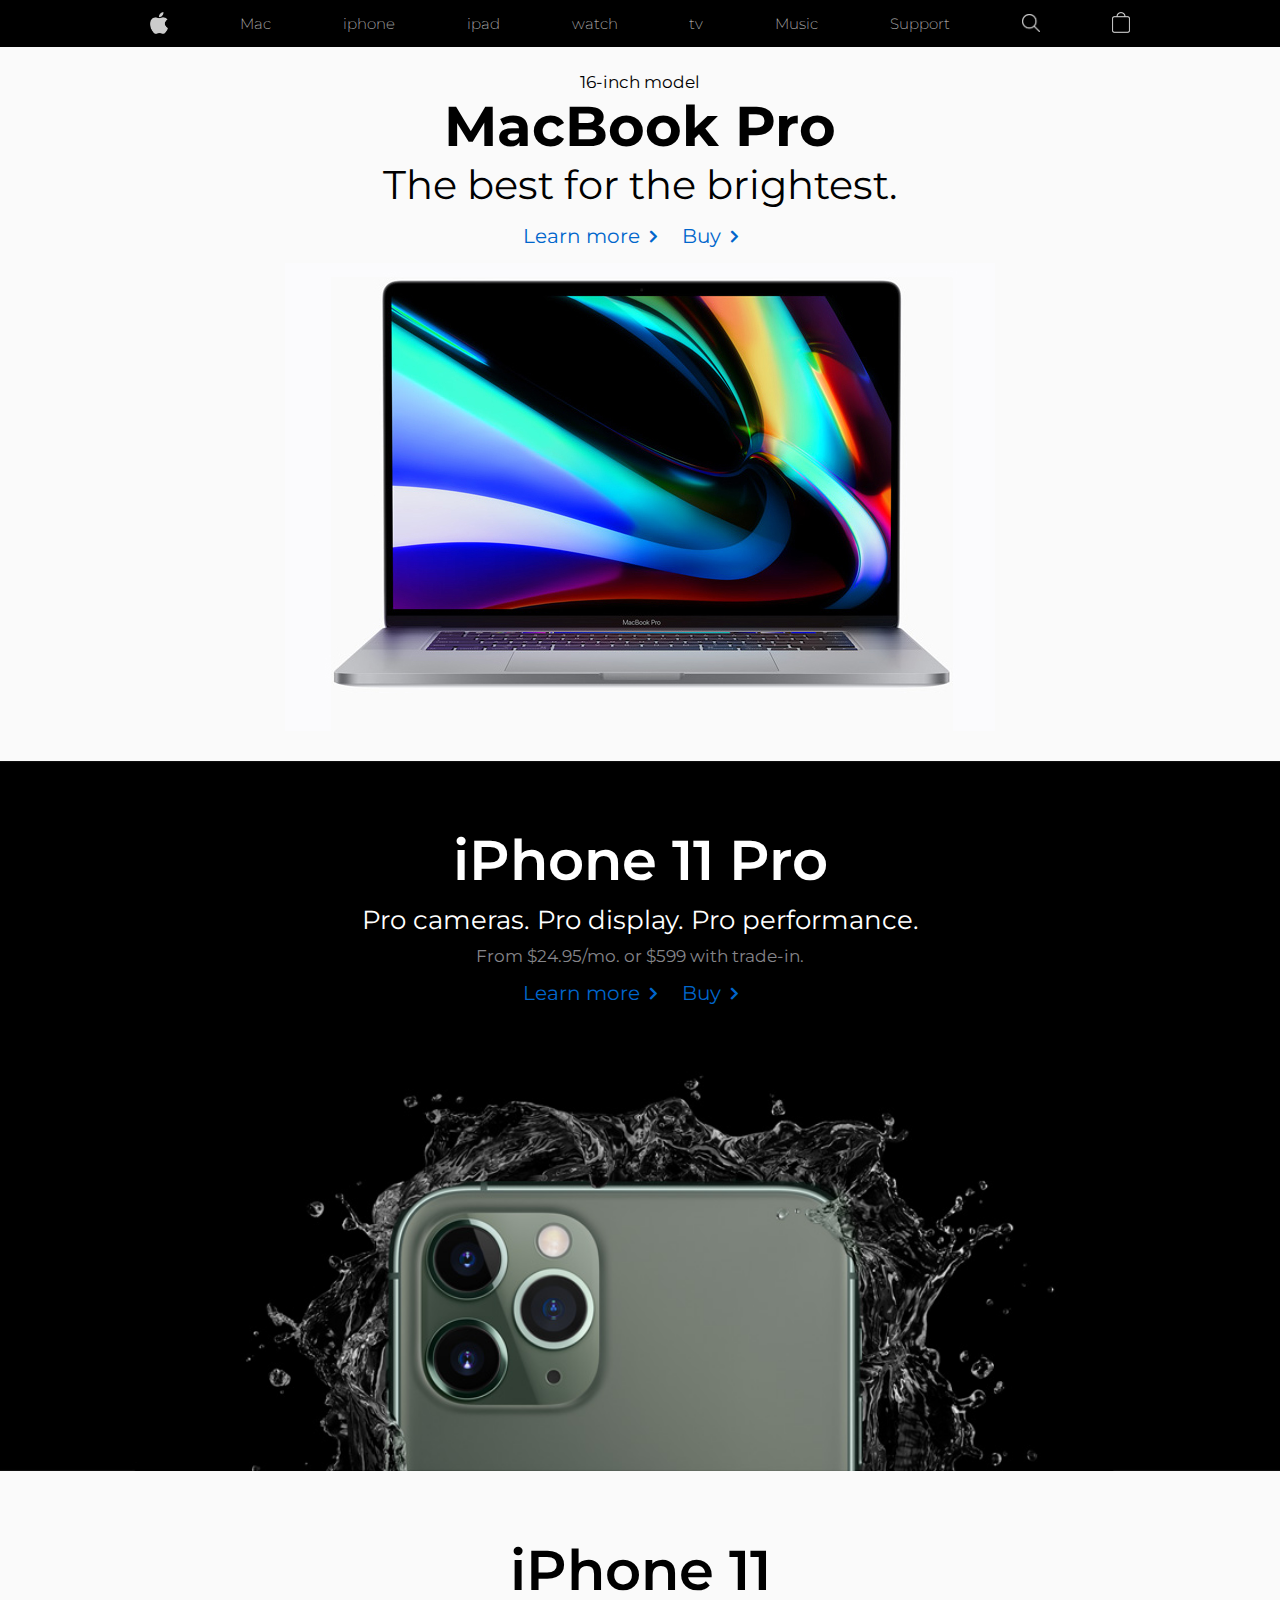
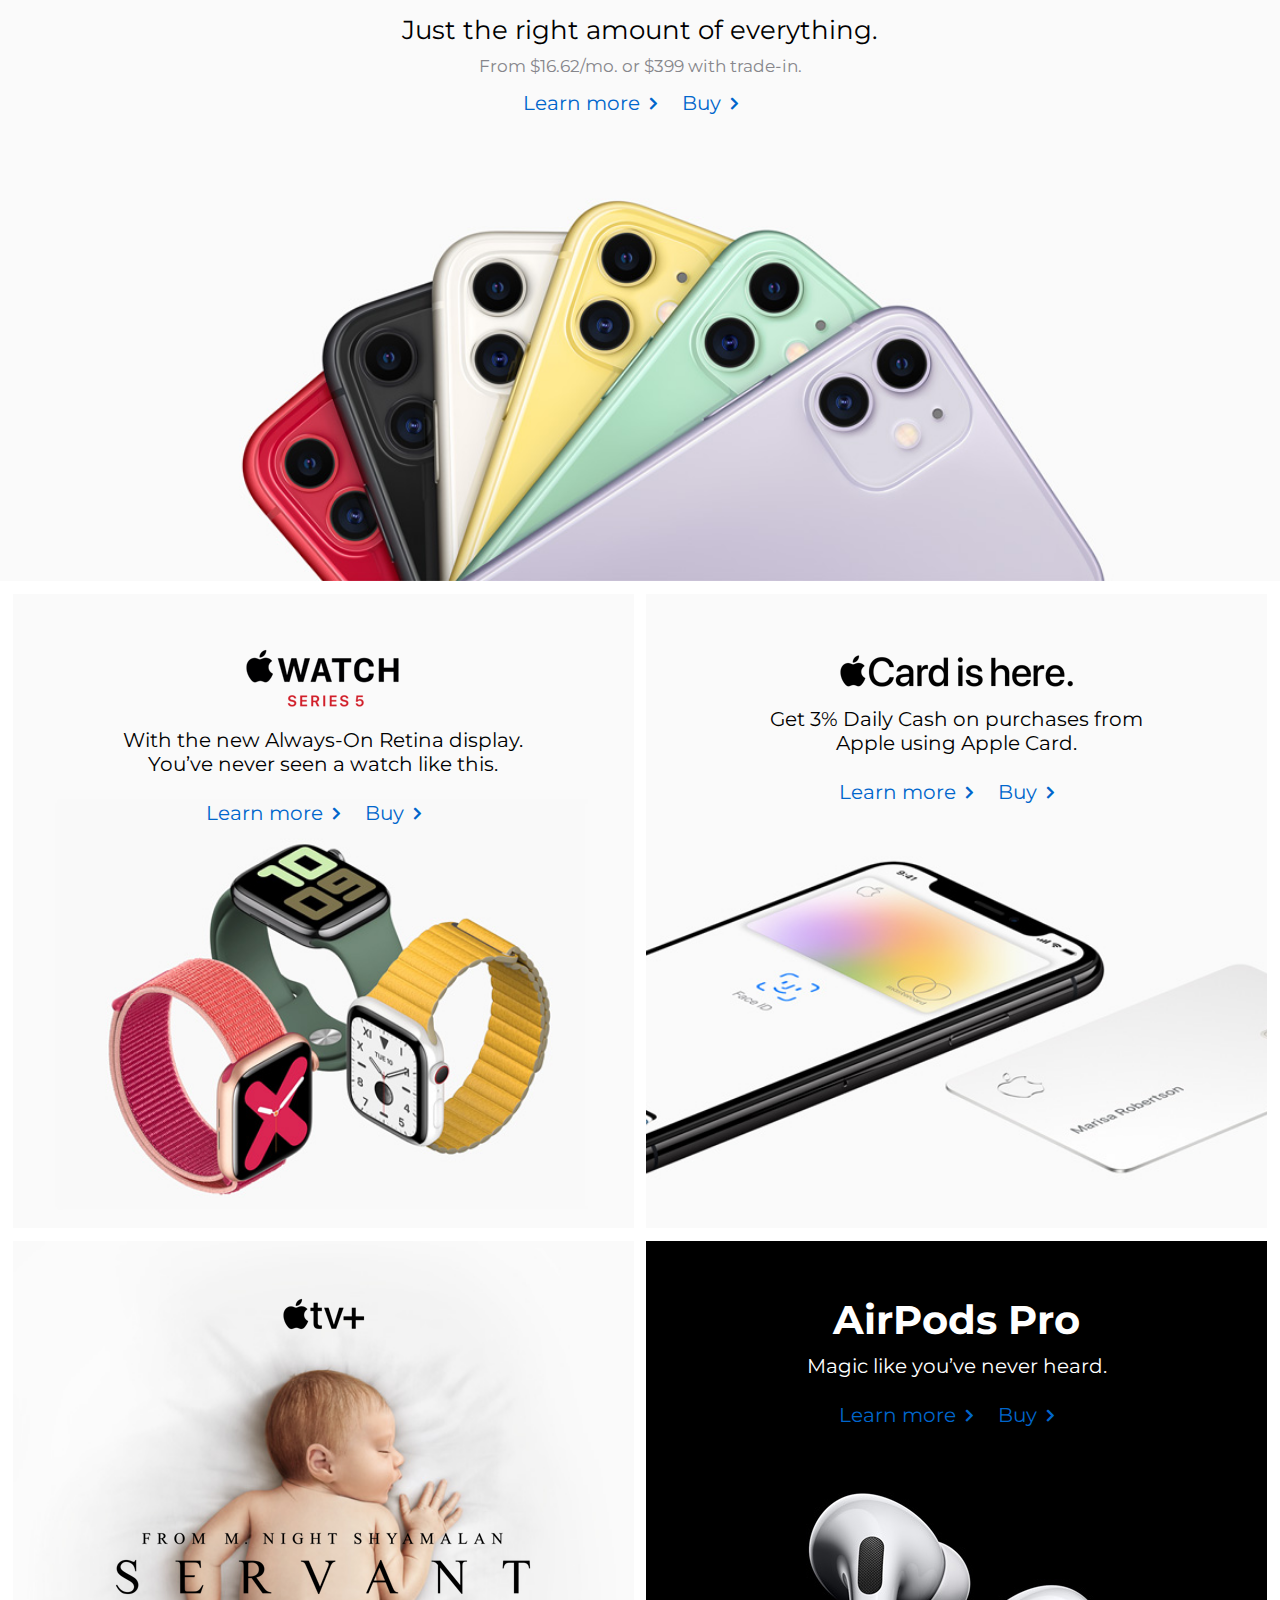
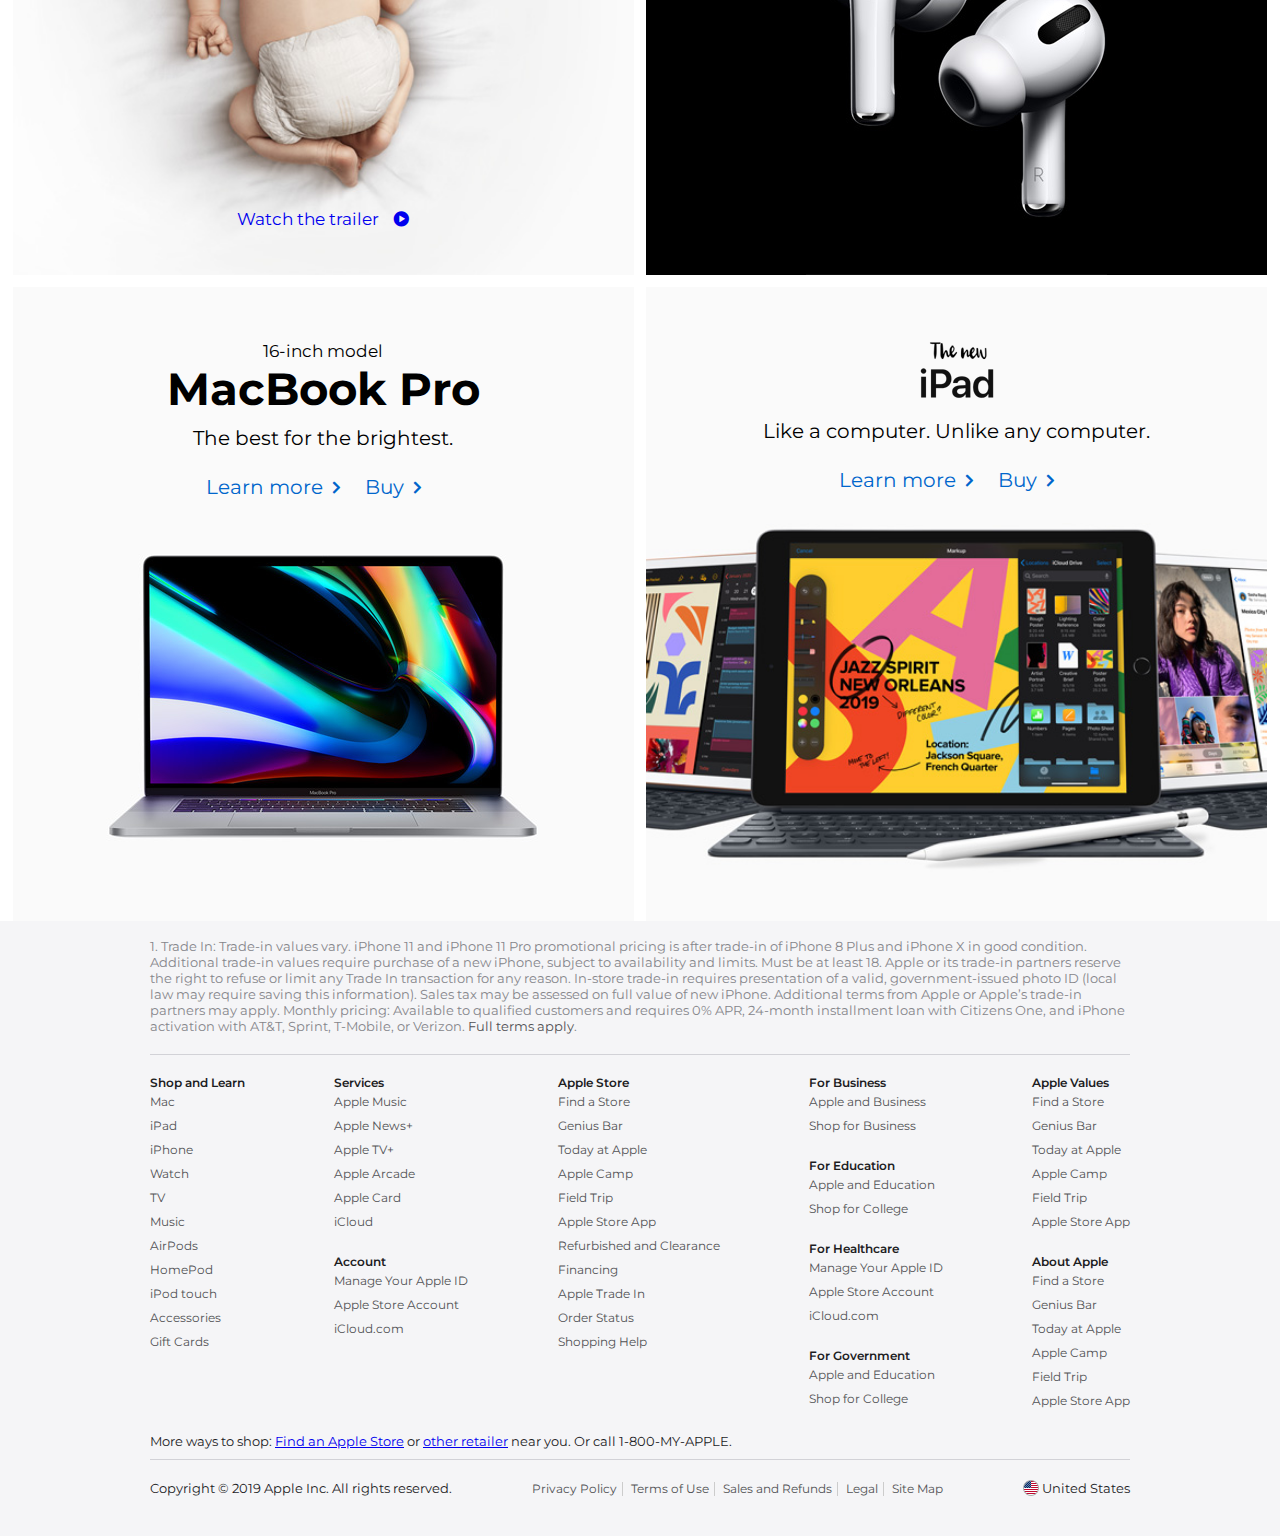
==== apple/index.html @ e19d6708 "some change" ====
<!DOCTYPE html>
<html>
<head>
	<title>Apple Website</title>
	<link rel="stylesheet" type="text/css" href="css/styles.css">

	<!-- Link to the Font-Awesome Font -->
	<!-- This font gives us the option to use emojies, symbols, common logos and icons as a font -->
	<link rel="stylesheet" href="https://maxcdn.bootstrapcdn.com/font-awesome/4.6.2/css/font-awesome.min.css">

	<!-- Link to Montserrat font on Google Fonts-->
	<link href="https://fonts.googleapis.com/css?family=Montserrat:200,200i,300,300i,400,600,600i,700,700i,800,800i,900,900i&display=swap" rel="stylesheet">

</head>
<body>
	<div class="outer-wrapper"> 
		<header class="header-wrapper">
			<div class="internal-wrapper"> 
				<div class="header-links-wrapper">
					<ul>
						<li class="logo-link"><a href="/"><img src="images/icons/logo.png"></a></li>
						<li><a href="/mac/">Mac</a></li>
						<li><a href="#">iphone</a></li>
						<li><a href="#">ipad</a></li>
						<li><a href="#">watch</a></li>
						<li><a href="#">tv</a></li>
						<li><a href="#">Music</a></li>
						<li><a href="#">Support</a></li>
						<li class="search-link"><a href="/search/"><img src="images/icons/search-icon.png"></a></li>
						<li class="cart-link"><a  href="/cart/"><img src="images/icons/cart.png"></a></li>
					</ul>					
				</div>
			</div>
		</header>

		<section class="main-highlight-wrapper">
			<div class="internal-wrapper"> 
				<div class="model">
					16-inch model
				</div>

				<div class="product-title">
					MacBook Pro
				</div>

				<div class="brief-description">
					The best for the brightest.
				</div>

				<div class="links-wrapper">
					<ul>
						<li><a href="">Learn more</a></li>
						<li><a href="">Buy</a></li>
					</ul> 
				</div>

				<div class="main-image-wrapper">
					<img src="images/home/mac-laptop.jpg"/>
				</div>

			</div>
		</section> 

		<section class="second-hightlight-wrapper">
			<div class="internal-wrapper">
				<div class="title-wraper">
					iPhone 11 Pro 
				</div> 

				<div class="description-wrapper">
					Pro cameras. Pro display. Pro performance.
				</div>

				<div class="price-wrapper">
					From $24.95/mo. or $599 with trade‑in.
				</div>

				<div class="links-wrapper">
					<ul>
						<li><a href="">Learn more</a></li>
						<li><a href="">Buy</a></li>
					</ul> 
				</div>
			</div>
		</section>

		<section class="third-highlight-wrapper">
			<div class="internal-wrapper">
				<div class="title-wraper">
					iPhone 11 
				</div> 
				<div class="description-wrapper">
					Just the right amount of everything.
				</div>
				<div class="price-wrapper">
					From $16.62/mo. or $399 with trade‑in.
				</div>
				<div class="links-wrapper">
					<ul>
						<li><a href="">Learn more</a></li>
						<li><a href="">Buy</a></li>
					</ul> 
				</div>
			</div>
		</section>




		
		<section class="fourth-heghlight-wrapper">
			<div class="left-side-wrapper">
				<div class="top-logo-wrapper">
					<div class="logo-wrapper">
						<img src="images/icons/watch-series5-logo.png">
					</div>
				</div>
				<div class="description-wraper">
					With the new Always-On Retina display.<br>
					You’ve never seen a watch like this.
				</div>
				<div class="links-wrapper">
					<ul>
						<li><a href="">Learn more</a></li>
						<li><a href="">Buy</a></li>
					</ul> 
				</div>
			</div>
			<div class="right-side-wrapper">
				<div class="top-logo-wrapper">
					<div class="logo-wrapper">
						<img src="images/icons/apple-card-logo.png">
					</div>
				</div>
				<div class="description-wraper">
					Get 3% Daily Cash on purchases from Apple using Apple Card.
				</div>
				<div class="links-wrapper">
					<ul>
						<li><a href="">Learn more</a></li>
						<li><a href="">Buy</a></li>
					</ul> 
				</div>
			</div>	
		</section>
		<section class="fifth-heghlight-wrapper"> 
			<div class="left-side-wrapper">
				<div class="top-logo-wrapper">
					<div class="logo-wrapper">
						<img src="images/icons/apple-tv-logo.png">
					</div>
				</div>

				<div class="tvshow-logo-wraper">
					<img src="images/icons/servant-logo.png">
				</div>

				<div class="watch-more-wrapper">
					<a href="#">Watch the trailer</a>
				</div>
			</div>
			<div class="right-side-wrapper">
				<div class="top-logo-wrapper">
					<div class="logo-wrapper">
						AirPods Pro
					</div>
				</div>

				<div class="description-wraper">
					Magic like you’ve never heard.
				</div>

				<div class="links-wrapper">
					<ul>
						<li><a href="">Learn more</a></li>
						<li><a href="">Buy</a></li>
					</ul> 
				</div>
			</div>	
		</section>
		<section class="sixth-heghlight-wrapper"> 
			<div class="left-side-wrapper">
				<div class="model">
					16-inch model
				</div>

				<div class="product-title-small">
					MacBook Pro
				</div>

				<div class="description-wraper">
					The best for the brightest.
				</div>

				<div class="links-wrapper">
					<ul>
						<li><a href="">Learn more</a></li>
						<li><a href="">Buy</a></li>
					</ul> 
				</div>
			</div>
			<div class="right-side-wrapper">
				<div class="top-logo-wrapper">
					<div class="logo-wrapper">
						<img src="images/icons/new-ipad-logo.png">
					</div>
				</div>

				<div class="description-wraper">
					Like a computer. Unlike any computer.
				</div>

				<div class="links-wrapper">
					<ul>
						<li><a href="">Learn more</a></li>
						<li><a href="">Buy</a></li>
					</ul> 
				</div>
			</div>	
		</section>





		<footer class="footer-wrapper">
			<div class="internal-wrapper"> 
				<div class="upper-text-container">
					1. Trade In: Trade‑in values vary. iPhone 11 and iPhone 11 Pro promotional pricing is after trade‑in of iPhone 8 Plus and iPhone X in good condition. Additional trade‑in values require purchase of a new iPhone, subject to availability and limits. Must be at least 18. Apple or its trade-in partners reserve the right to refuse or limit any Trade In transaction for any reason. In‑store trade‑in requires presentation of a valid, government-issued photo ID (local law may require saving this information). Sales tax may be assessed on full value of new iPhone. Additional terms from Apple or Apple’s trade-in partners may apply. Monthly pricing: Available to qualified customers and requires 0% APR, 24‑month installment loan with Citizens One, and iPhone activation with AT&T, Sprint, T‑Mobile, or Verizon. <a href="#"> Full terms apply</a>.
				</div>
				<div class="footer-links-wrapper"> 
					<div class="links-wrapper-1">
						<h3>Shop and Learn</h3>
						<ul>
							<li><a href="#">Mac</a></li>
							<li><a href="#">iPad</a></li>
							<li><a href="#">iPhone</a></li>
							<li><a href="#">Watch</a></li>
							<li><a href="#">TV</a></li>
							<li><a href="#">Music</a></li>
							<li><a href="#">AirPods</a></li>
							<li><a href="#">HomePod</a></li>
							<li><a href="#">iPod touch</a></li>
							<li><a href="#">Accessories</a></li>
							<li><a href="#">Gift Cards</a></li>
						</ul>
					</div> 
					<div class="links-wrapper-2">
						<h3>Services</h3>
						<ul>
							<li><a href="#">Apple Music</a></li>
							<li><a href="#">Apple News+</a></li>
							<li><a href="#">Apple TV+</a></li>
							<li><a href="#">Apple Arcade</a></li>
							<li><a href="#">Apple Card</a></li>
							<li><a href="#">iCloud</a></li>
						</ul>
						<h3>Account</h3>
						<ul>
							<li><a href="#">Manage Your Apple ID</a></li>
							<li><a href="#">Apple Store Account</a></li>
							<li><a href="#">iCloud.com</a></li>
						</ul>					
					</div> 
					<div class="links-wrapper-3">
						<h3>Apple Store</h3>
						<ul>
							<li><a href="#">Find a Store</a></li>
							<li><a href="#">Genius Bar</a></li>
							<li><a href="#">Today at Apple</a></li>
							<li><a href="#">Apple Camp</a></li>
							<li><a href="#">Field Trip</a></li>
							<li><a href="#">Apple Store App</a></li>
							<li><a href="#">Refurbished and Clearance</a></li>
							<li><a href="#">Financing</a></li>
							<li><a href="#">Apple Trade In</a></li>
							<li><a href="#">Order Status</a></li>
							<li><a href="#">Shopping Help</a></li>
						</ul>
					</div> 
					<div class="links-wrapper-4">
						<h3>For Business</h3>
						<ul>
							<li><a href="#">Apple and Business</a></li>
							<li><a href="#">Shop for Business</a></li>
						</ul>		
						<h3>For Education</h3>
						<ul>
							<li><a href="#">Apple and Education</a></li>
							<li><a href="#">Shop for College</a></li>
						</ul>
						<h3>For Healthcare</h3>
						<ul>
							<li><a href="#">Manage Your Apple ID</a></li>
							<li><a href="#">Apple Store Account</a></li>
							<li><a href="#">iCloud.com</a></li>
						</ul>	
						<h3>For Government</h3>
						<ul>
							<li><a href="#">Apple and Education</a></li>
							<li><a href="#">Shop for College</a></li>
						</ul>
					</div> 

					<div class="links-wrapper-5">
						<h3>Apple Values</h3>
						<ul>
							<li><a href="#">Find a Store</a></li>
							<li><a href="#">Genius Bar</a></li>
							<li><a href="#">Today at Apple</a></li>
							<li><a href="#">Apple Camp</a></li>
							<li><a href="#">Field Trip</a></li>
							<li><a href="#">Apple Store App</a></li>
						</ul>
						<h3>About Apple</h3>
						<ul>
							<li><a href="#">Find a Store</a></li>
							<li><a href="#">Genius Bar</a></li>
							<li><a href="#">Today at Apple</a></li>
							<li><a href="#">Apple Camp</a></li>
							<li><a href="#">Field Trip</a></li>
							<li><a href="#">Apple Store App</a></li>
						</ul>						
					</div> 
				</div>
				<div class="my-apple-wrapper"> 
					More ways to shop: <a href="#">Find an Apple Store</a> or <a href="#">other retailer</a> near you. Or call 1-800-MY-APPLE.
				</div>
				<div class="copyright-wrapper">
					<div class="copyright">
						Copyright © 2019 Apple Inc. All rights reserved.
					</div>
					<div class="footer-links-terms">
						<ul>
							<li><a href="#">Privacy Policy</a></li>
							<li><a href="#">Terms of Use</a></li>
							<li><a href="#">Sales and Refunds</a></li>
							<li><a href="#">Legal</a></li>
							<li><a href="#">Site Map</a></li>
						</ul>
					</div>
					<div class="footer-country">
						<div class="flag-wrapper"><img src="images/icons/16.png"></div> <div class="footer-country-name">United States</div> 
					</div>
				</div>
			</div>
		</footer> 
	</div>


</body>
</html>
---- apple/css/styles.css ----
* {
	margin: 0;
	padding: 0;
}
img {
	max-width: 100%;
}
body {
	font-size: 20px; 
	font-family: 'Montserrat', sans-serif;
}

/* Header Style */
.header-wrapper {
	background: black; 
	color: #fff;
	font-weight: 200;
	font-size: 0.75em;	
}
.header-wrapper ul {
	display: flex;
  -webkit-box-pack: justify;
  justify-content: space-between;
}
.internal-wrapper {
	width: 980px;
	padding: 0 10px;
	margin: 0 auto;
}
.header-wrapper .header-links-wrapper ul  li a {
	text-decoration: none;
	color: #fff;
}
.header-wrapper ul {
	list-style: none;
}
.header-wrapper .header-links-wrapper ul  li {
	display: inline-block;
  padding: 14px 0 8px;
  height: 25px;
  opacity: 0.8;
}
.header-wrapper .header-links-wrapper ul  li:hover {
	opacity: 1;
}	
.logo-link, .search-link, .cart-link {
	width: 18px;	
	display: block;
}
.header-wrapper .header-links-wrapper ul  li.logo-link {
	padding: 12px 0 10px;
}
.header-wrapper .header-links-wrapper ul  li.search-link {
	padding: 14px 0 8px;
}
.header-wrapper .header-links-wrapper ul  li.cart-link {
	padding: 12px 0 10px;
}

/* Footer Styling */
.footer-wrapper {
  background-color: #f5f5f7;
  color: #1d1d1f;
  font-size: .65em;
}
.upper-text-container {
  border-bottom: 1px solid #d2d2d7;
  color: #86868b;
  padding: 17px 0 20px;
}
.upper-text-container a {
	text-decoration: none;
	color: #515154; 
}
.upper-text-container a:hover {
	text-decoration: underline;
}
.footer-links-wrapper {
	display: flex;
  -webkit-box-pack: justify;
  justify-content: space-between;
  padding-top: 20px;
}
.footer-wrapper ul {
	list-style: none;
	padding-bottom: 20px;
}
.footer-wrapper ul li{
	padding: 5px 0;
	font-size: 0.9em;
}
.footer-links-wrapper a {
	color: #515154;
	text-decoration: none;
}
.footer-links-wrapper a:hover {
	text-decoration: underline;
}
.footer-links-wrapper h3 {
	font-size: 12px;
	font-weight: 600;
}
.my-apple-wrapper {
	border-bottom: 1px solid #d2d2d7;
	padding-bottom: 10px;
	margin-bottom: 10px; 
}
.copyright-wrapper {
	display: flex;
  -webkit-box-pack: justify;
  justify-content: space-between;
  padding: 10px 0 20px;
}
.footer-links-terms ul li {
  display: inline-block;
  padding: 0 5px;
  border-right: 1px solid #ccc;
}
.footer-links-terms ul li:last-child {
	border-right: 0px;
}
.footer-links-terms ul li a {
	text-decoration: none;
	color: #515154;
}
.footer-links-terms ul li a:hover {
	text-decoration: underline;
}
.footer-country {
	display: inline-block;
}
.flag-wrapper {
	display: inline-block;
	vertical-align: middle;
}
.footer-country-name{
	display: inline-block;
	vertical-align: top;
}

/* Main Highlight */
.main-highlight-wrapper {
	background: #fafafa;
	text-align: center;
	padding: 25px 0;
}
.links-wrapper ul {
	list-style: none;
}
.model {
	font-size: .85em;
}
.product-title {
	font-weight: 700;
	font-size: 56px;
}
.brief-description {
	font-size: 2em;
}
.links-wrapper {
	padding: 15px 0;
}
.links-wrapper ul li {
	display: inline-block;
	padding-right: 20px;
}
.links-wrapper ul li a {
	color: #06c;
	text-decoration: none;
}
.links-wrapper ul li a:hover {
	color: #000;
}
.links-wrapper ul li a:after {
  font-family: "FontAwesome";
  font-weight: 900;
  content: "\f105";
  padding-left: 10px;
}

/* Second Highlight Section */
.second-hightlight-wrapper {
	background-image: url("../images/home/iphone11-pro-bg.jpg");
	height: 580px;
	background-position: center;
	background-repeat: no-repeat;
  background-size: cover;
	text-align: center;
	padding: 65px 20px;
	color: #fff;
}
.title-wraper {
	font-weight: 600;
	font-size: 56px;	
}
.description-wrapper {
	font-size: 26px;
	padding: 10px 0;
}
.price-wrapper {
	color: #86868b; 
	font-size: 0.85em;
}

/* Third Highlight Section */
.third-highlight-wrapper {
	background-image: url("../images/home/iphone11-bg.jpg");
	height: 580px;
	background-position: center;
	background-repeat: no-repeat;
	background-size: cover;
	text-align: center;
	padding: 65px 20px;
}

/*Fourth Highlight Section */
.fourth-heghlight-wrapper {
	display: flex;
  -webkit-box-pack: justify;
  justify-content: space-between;
  background: #fff;
}
.left-side-wrapper {
	height: 580px;
	background-position: center;
	background-repeat: no-repeat;
	background-size: cover;
	text-align: center;
	width: 48.5%;
	margin: 1% 0.5% 0% 1%; 
	padding-top: 54px;
}
.fourth-heghlight-wrapper .left-side-wrapper {
	background-image:  url("../images/home/watch-series-5.jpg"); 
}
.right-side-wrapper {
	height: 580px;
	background-position: center;
	background-repeat: no-repeat;
	background-size: cover;
	text-align: center;	
	width: 48.5%;
	margin: 1% 1% 0% 0.5%; 
	padding-top: 54px;
}
.fourth-heghlight-wrapper .right-side-wrapper {
	background-image:  url("../images/home/apple-card.jpg"); 
}
.description-wraper {
	max-width: 430px;
	margin: 0 auto;
	padding: 10px; 
}

/*Fivth Highlight Section */
.fifth-heghlight-wrapper {
	display: flex;
  -webkit-box-pack: justify;
  justify-content: space-between;
  background: #fff;
}
.fifth-heghlight-wrapper .left-side-wrapper {
	background-image:  url("../images/home/apple-tv-background.jpg"); 
}
.fifth-heghlight-wrapper .right-side-wrapper {
	background-image:  url("../images/home/air-pods.jpg"); 
	color: #fff; 
	background-size: initial;
	background-color: #000;
	background-position: bottom;
}
.logo-wrapper {
	font-size: 40px;
	font-weight: bold;
}
.tvshow-logo-wraper {
	padding: 180px 0 200px;
}
.watch-more-wrapper a {
	text-decoration: none;
	font-size: 0.85em;
}
.watch-more-wrapper a:after {
  font-family: "FontAwesome";
  font-weight: 900;
  content: "\f144";
  padding-left: 15px;
}
/*Sixth Highlight Section */
.sixth-heghlight-wrapper {
	display: flex;
  -webkit-box-pack: justify;
  justify-content: space-between;
  background: #fff;
}
.sixth-heghlight-wrapper .left-side-wrapper {
	background-image:  url("../images/home/macbook-pro.jpg"); 
	background-size: initial;
	background-color: #fafafa;
	background-position: bottom;
}
.sixth-heghlight-wrapper .right-side-wrapper {
	background-image:  url("../images/home/new-ipad.jpg"); 
}
.product-title-small {
	font-weight: 700;
	font-size: 45px;
}
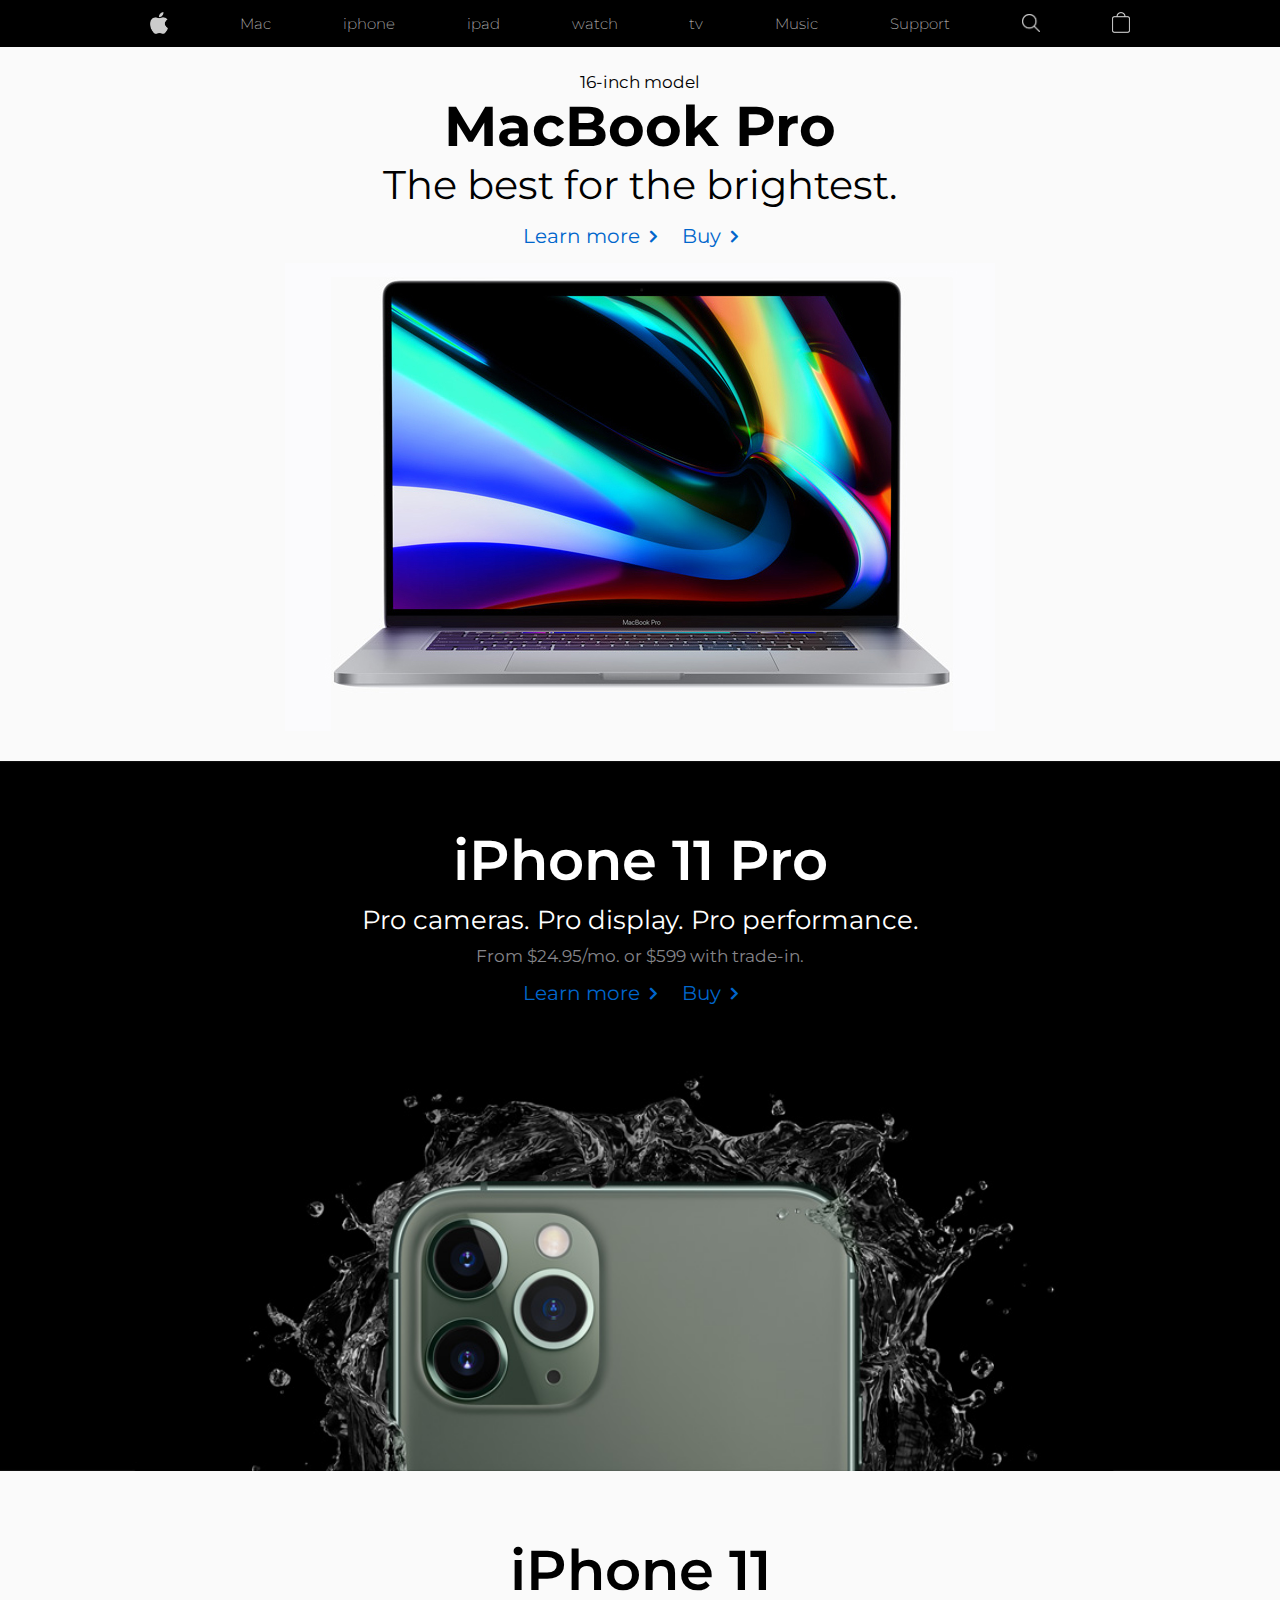
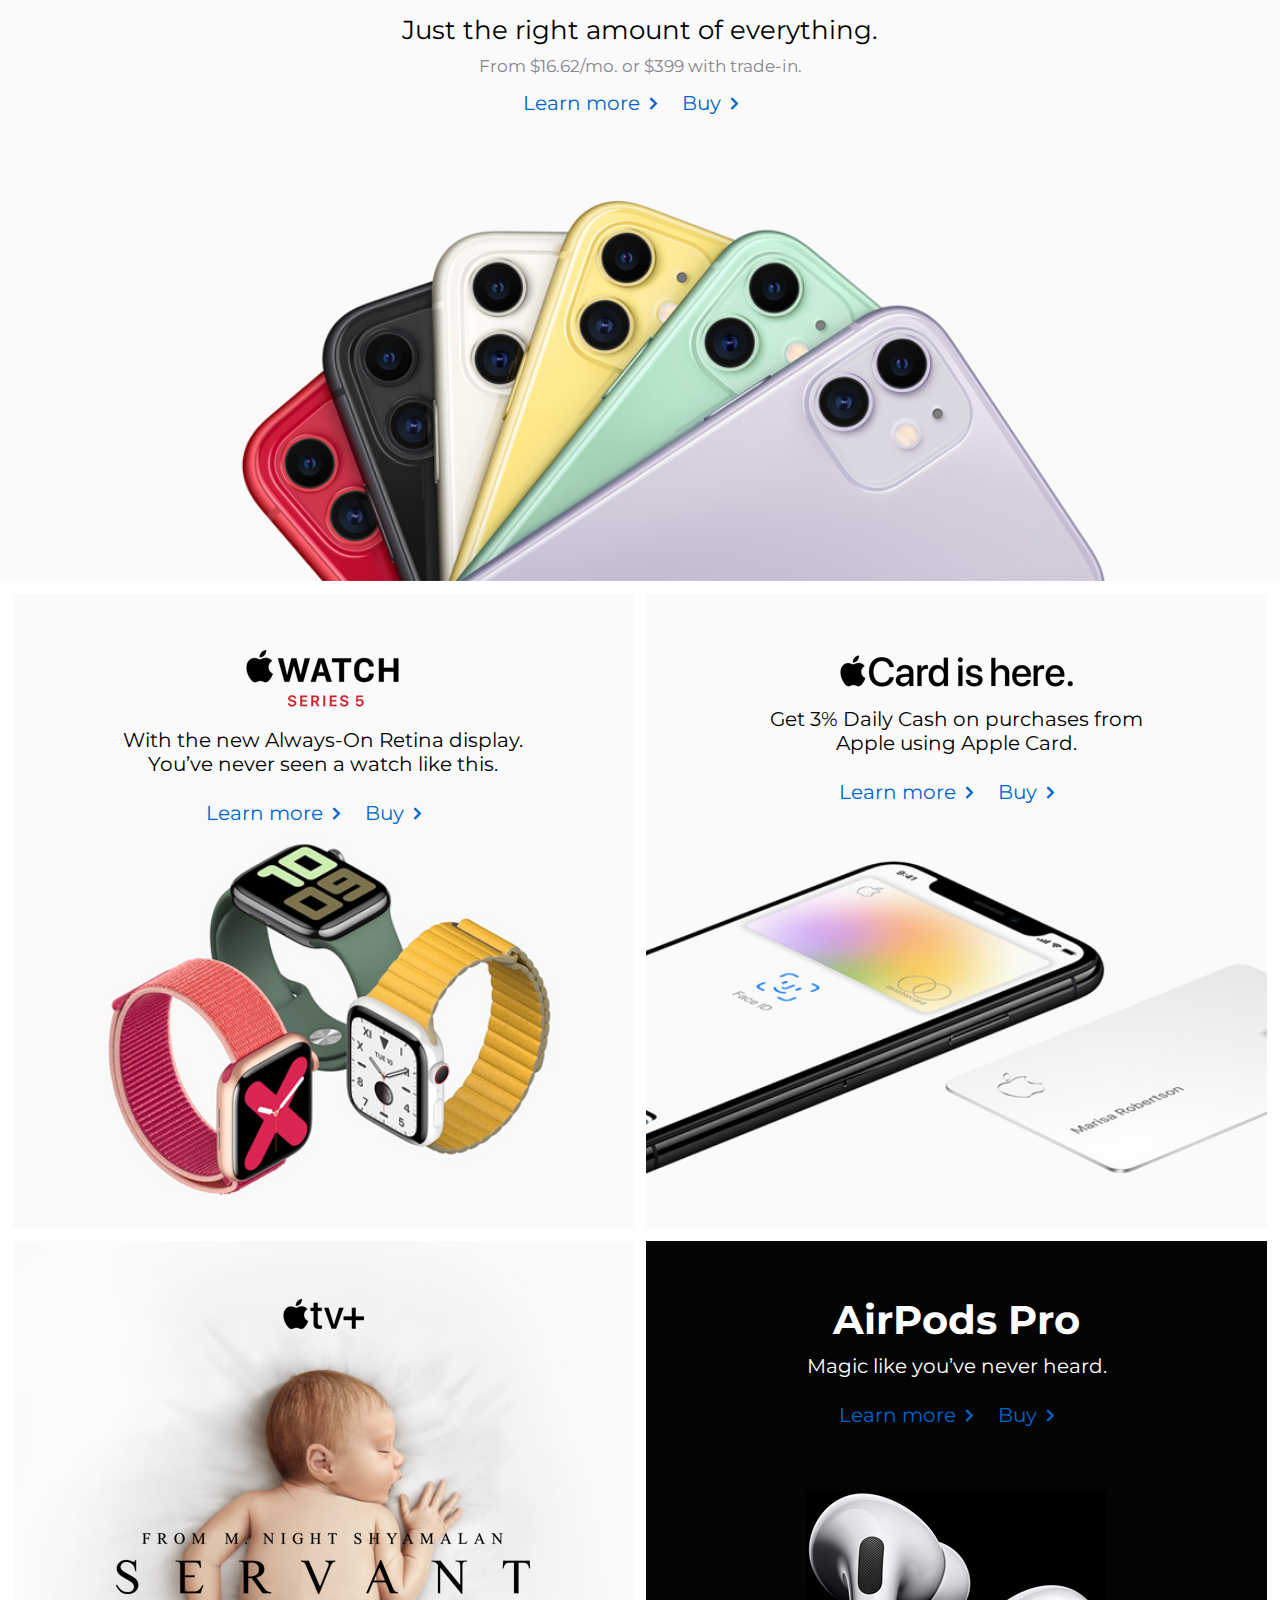
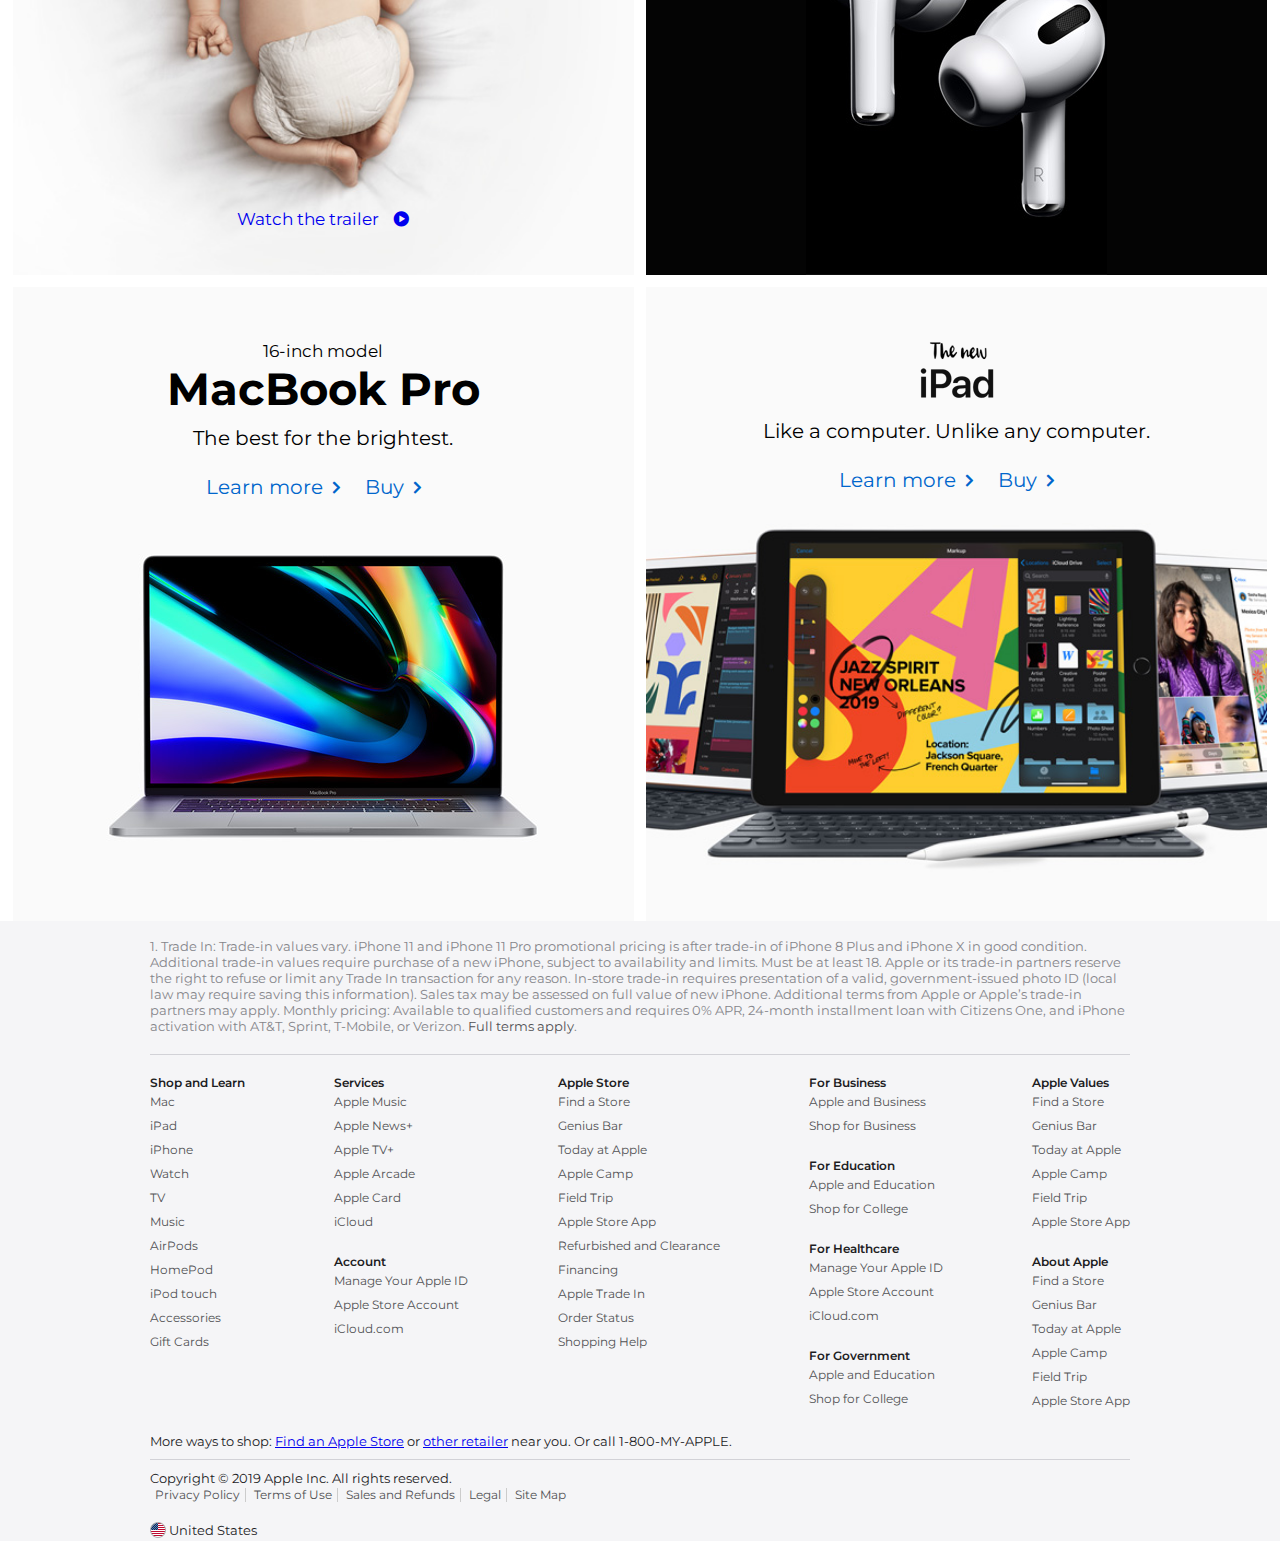
==== commit e668a733: "change" ====
--- a/apple/index.html
+++ b/apple/index.html
@@ -13,8 +13,8 @@
 
 </head>
 <body>
-	<div class="outer-wrapper"> 
-		<header class="header-wrapper">
+	<div class="outer-wrapper container"> 
+		<header class="header-wrapper ">
 			<div class="internal-wrapper"> 
 				<div class="header-links-wrapper">
 					<ul>
@@ -33,7 +33,7 @@
 			</div>
 		</header>
 
-		<section class="main-highlight-wrapper">
+		<section class="main-highlight-wrapper container-fluid">
 			<div class="internal-wrapper"> 
 				<div class="model">
 					16-inch model
--- a/apple/css/styles.css
+++ b/apple/css/styles.css
@@ -105,12 +105,8 @@
 	padding-bottom: 10px;
 	margin-bottom: 10px; 
 }
-.copyright-wrapper {
-	display: flex;
-  -webkit-box-pack: justify;
-  justify-content: space-between;
-  padding: 10px 0 20px;
-}
+
+
 .footer-links-terms ul li {
   display: inline-block;
   padding: 0 5px;
@@ -266,7 +262,7 @@
 	background-image:  url("../images/home/air-pods.jpg"); 
 	color: #fff; 
 	background-size: initial;
-	background-color: #000;
+	background-color: #040404;
 	background-position: bottom;
 }
 .logo-wrapper {
